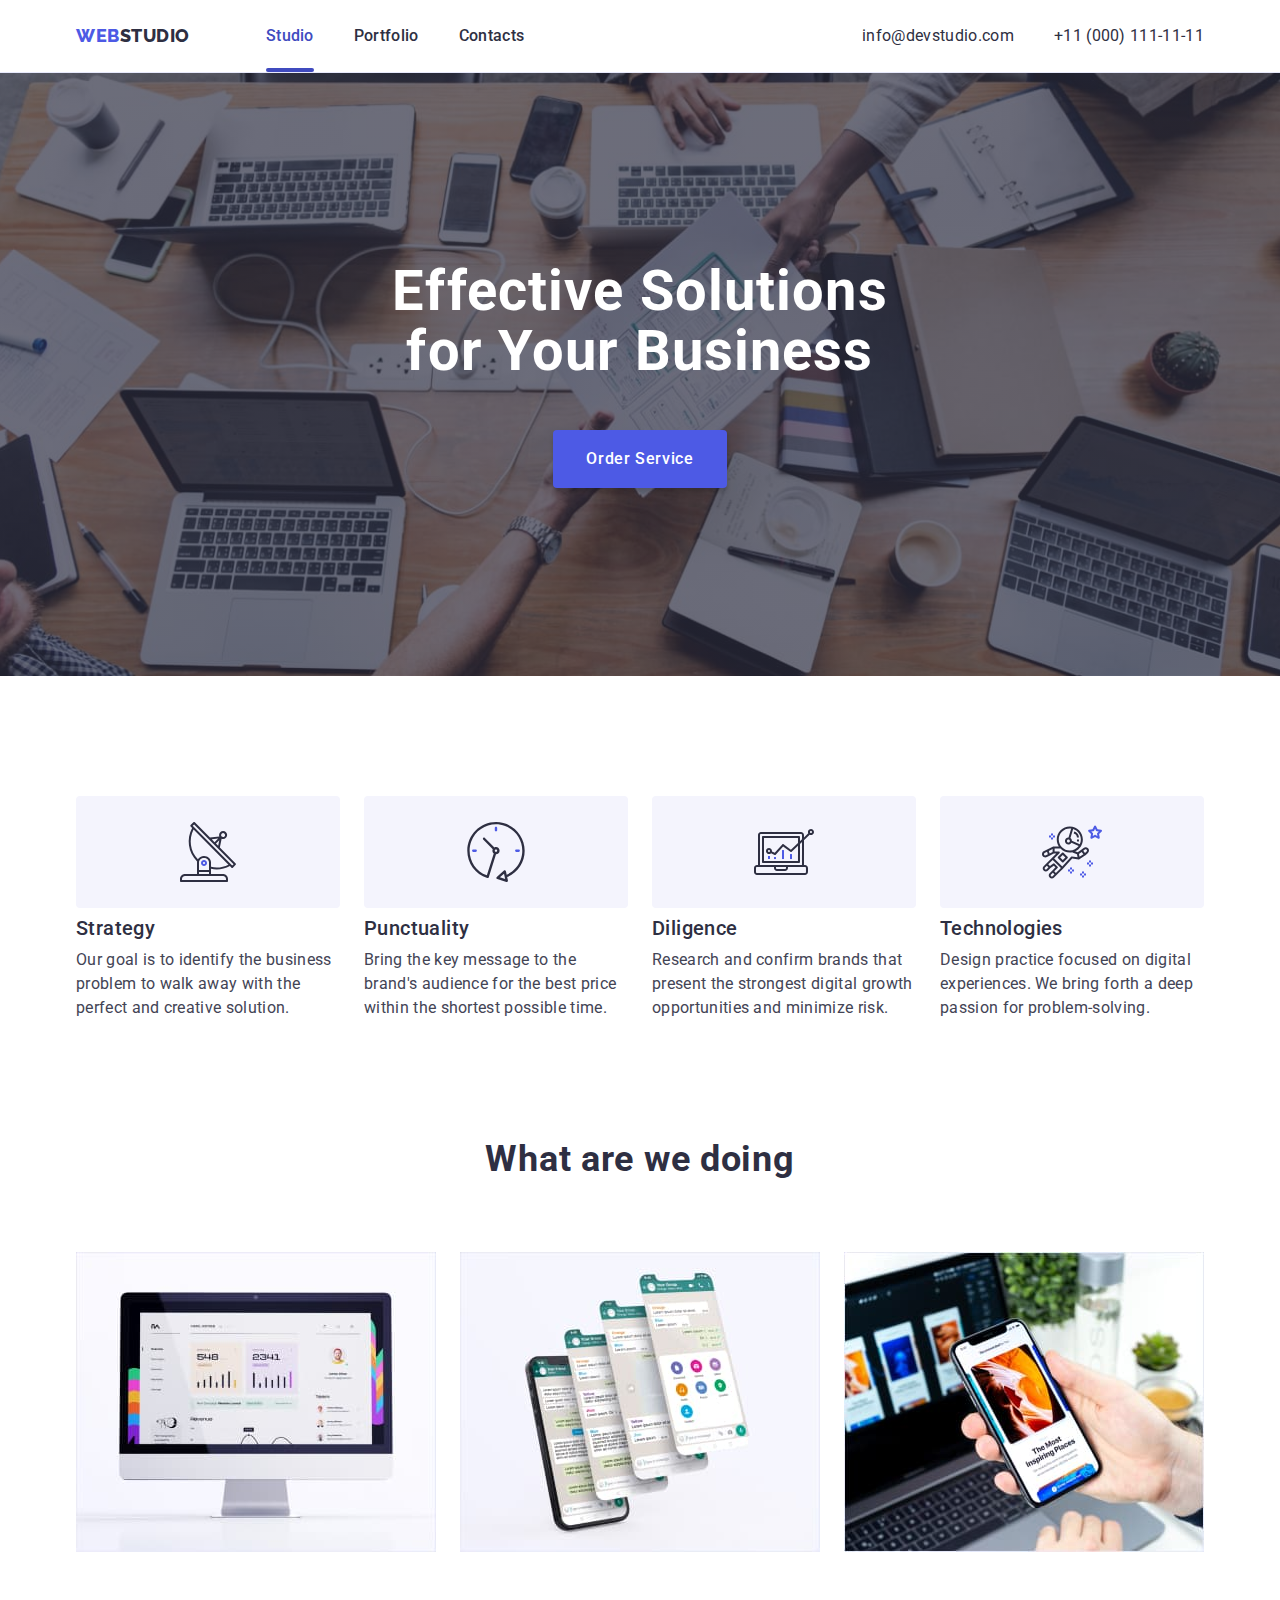
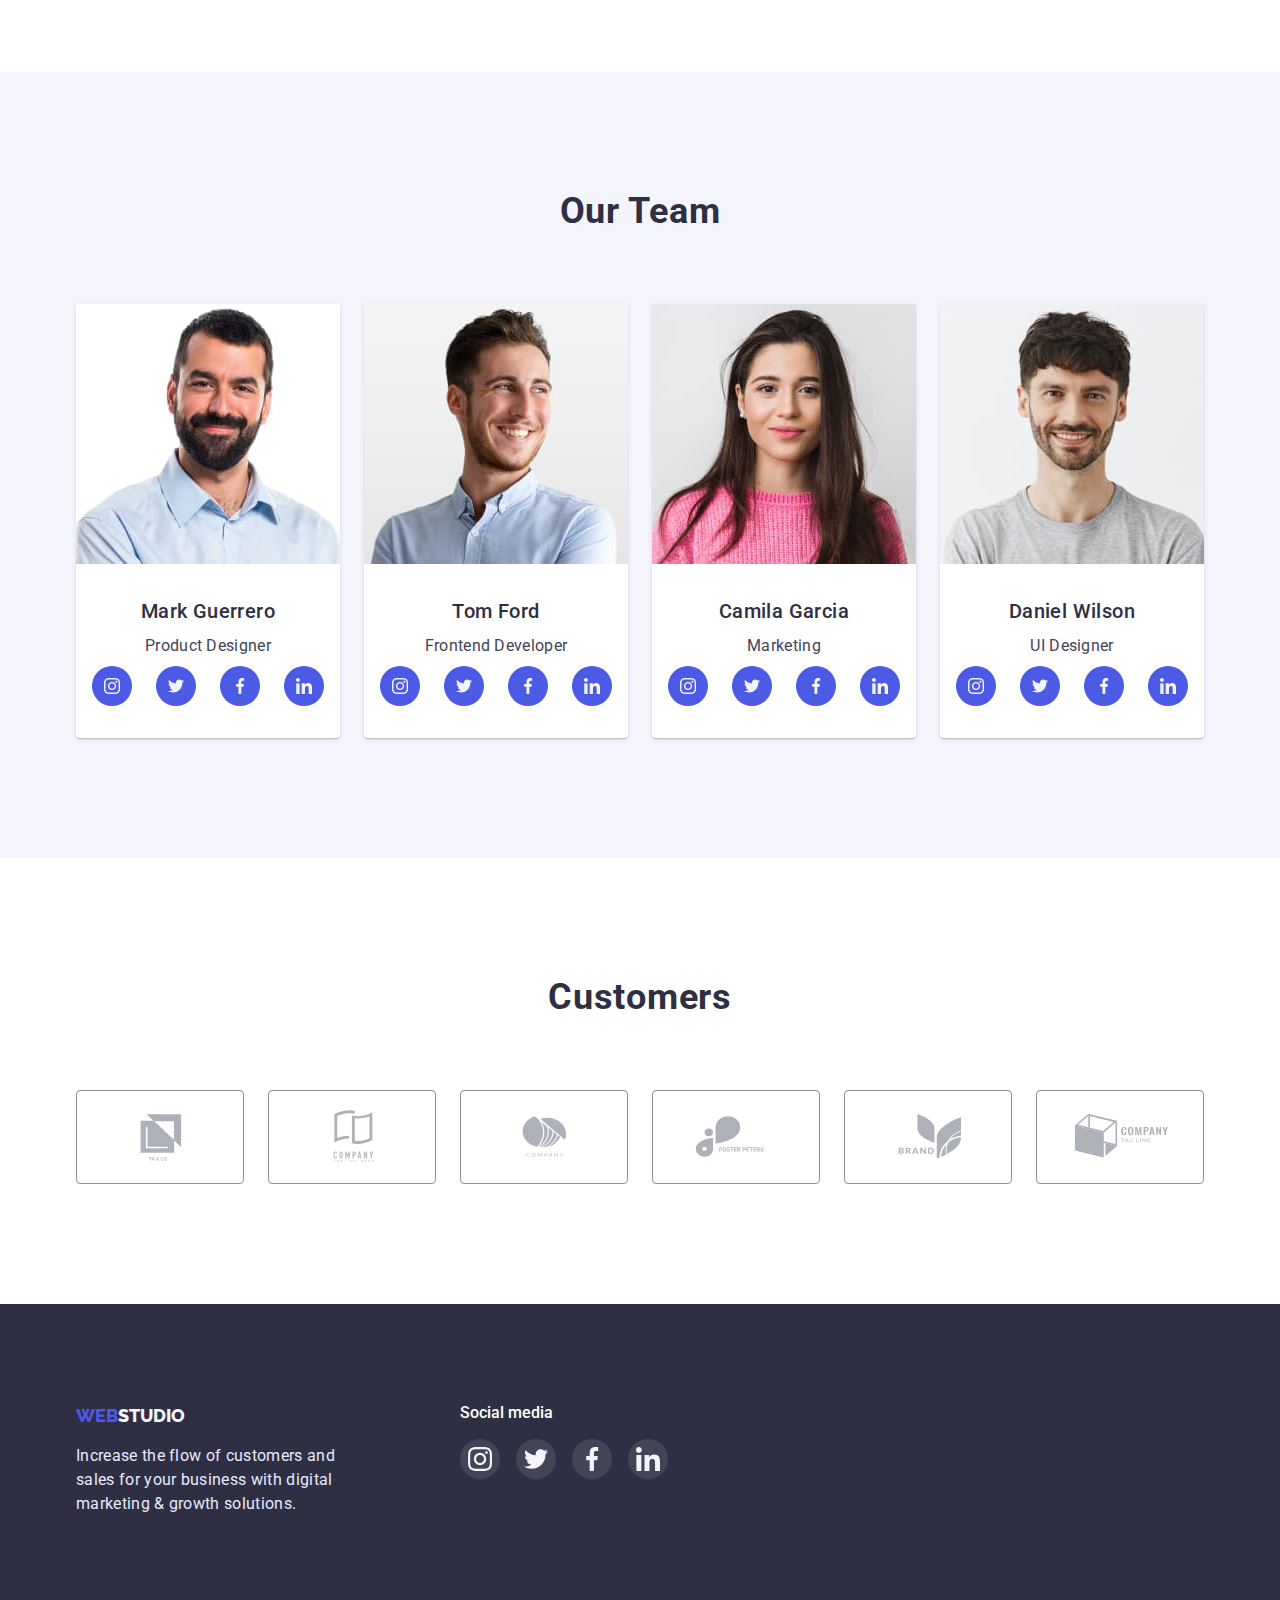
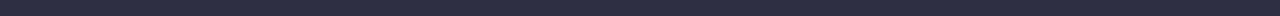
==== index.html @ 653146f0 "1" ====
<!DOCTYPE html>
<html lang="en">
  <head>
    <meta charset="UTF-8" />
    <meta http-equiv="X-UA-Compatible" content="IE=edge" />
    <meta name="viewport" content="width=device-width, initial-scale=1.0" />
    <title>Webstudio</title>
    <link rel="preconnect" href="https://fonts.googleapis.com" />
    <link rel="preconnect" href="https://fonts.gstatic.com" crossorigin />
    <link
      href="https://fonts.googleapis.com/css2?family=Raleway:wght@800&family=Roboto:wght@400;500;700;900&display=swap"
      rel="stylesheet"
    />

    <link
      rel="stylesheet"
      href="https://cdn.jsdelivr.net/npm/modern-normalize@1.1.0/modern-normalize.min.css"
    />
    <link rel="stylesheet" href="./css/styles.css" />
  </head>
  <body>
    <header class="header">
      <div class="container header-container">
        <nav class="nav-header">
          <a class="logo" href="./index.html"
            ><span class="logo-web">Web</span>Studio</a
          >
          <!-- WebStudio -->

          <ul class="header-list">
            <li class="items">
              <a class="header-links current" href="./index.html">Studio</a>
            </li>
            <li class="items">
              <a class="header-links" href="./portfolio.html">Portfolio</a>
            </li>
            <li class="items"><a class="header-links" href="">Contacts</a></li>
          </ul>
        </nav>
        <address class="header-contacts">
          <ul class="adress-list">
            <li>
              <a class="adress-link" href="mailto:info@devstudio.com"
                >info@devstudio.com</a
              >
            </li>
            <li>
              <a class="adress-link" href="tel:+110001111111"
                >+11 (000) 111-11-11</a
              >
            </li>
          </ul>
        </address>
      </div>
    </header>
    <main>
      <section class="heroe">
        <div class="container">
          <h1 class="heroe-title">Effective Solutions for Your Business</h1>

          <button class="primary-button" type="button">Order Service</button>
        </div>
      </section>

      <section class="section features-section">
        <div class="container">
          <h2 class="visually-hidden">features</h2>

          <ul class="features-list">
            <li class="features-svg-item">
              <div class="features-svg-container">
                <svg class="features-svg">
                  <use
                    class="features-icon"
                    href="./images/icons.svg#icon-antenna-1"
                  ></use>
                </svg>
              </div>

              <h3 class="features-title">Strategy</h3>
              <p class="features-text">
                Our goal is to identify the business problem to walk away with
                the perfect and creative solution.
              </p>
            </li>

            <li class="features-svg-item">
              <div class="features-svg-container">
                <svg class="features-svg">
                  <use
                    class="features-icon"
                    href="./images/icons.svg#icon-clock-1"
                  ></use>
                </svg>
              </div>

              <h3 class="features-title">Punctuality</h3>
              <p class="features-text">
                Bring the key message to the brand's audience for the best price
                within the shortest possible time.
              </p>
            </li>

            <li class="features-svg-item">
              <div class="features-svg-container">
                <svg class="features-svg">
                  <use
                    class="features-icon"
                    href="./images/icons.svg#icon-diagram-1"
                  ></use>
                </svg>
              </div>

              <h3 class="features-title">Diligence</h3>
              <p class="features-text">
                Research and confirm brands that present the strongest digital
                growth opportunities and minimize risk.
              </p>
            </li>
            <li class="features-svg-item">
              <div class="features-svg-container">
                <svg class="features-svg">
                  <use
                    class="features-icon"
                    href="./images/icons.svg#icon-astronaut-1"
                  ></use>
                </svg>
              </div>

              <h3 class="features-title">Technologies</h3>
              <p class="features-text">
                Design practice focused on digital experiences. We bring forth a
                deep passion for problem-solving.
              </p>
            </li>
          </ul>
        </div>
      </section>

      <section class="section what-are-we-doing-section">
        <div class="container">
          <h2 class="secondary-title">What are we doing</h2>

          <ul class="foto-list">
            <li class="what-are-we-doing-foto">
              <img
                class="foto"
                src="./images/monitor.jpg"
                alt="monitor"
                width="360"
              />
            </li>
            <li class="what-are-we-doing-foto">
              <img
                class="foto"
                src="./images/many_massenges.jpg"
                alt="many massenges"
                width="360"
              />
            </li>
            <li class="what-are-we-doing-foto">
              <img
                class="foto"
                src="./images/mobile_with_nootbook.jpg"
                alt="mobile_with_nootbook"
                width="360"
              />
            </li>
          </ul>
        </div>
      </section>

      <section class="section team-section">
        <div class="container">
          <h2 class="team-title">Our Team</h2>

          <ul class="team-list">
            <li class="team-item">
              <img
                class="foto-team"
                src="./images/Mark_Guerrero.jpg"
                alt="Mark Guerrero"
                width="264"
              />
              <h3 class="name-team">Mark Guerrero</h3>
              <p class="team-position">Product Designer</p>
              <ul class="social-links-list">
                <li social-links-item>
                  <a href="#" class="social-links">
                    <svg class="social-links-svg">
                      <use href="./images/icons.svg#icon-instagram-2"></use>
                    </svg>
                  </a>
                </li>
                <li social-links-item>
                  <a href="#" class="social-links">
                    <svg class="social-links-svg">
                      <use href="./images/icons.svg#icon-twitter"></use>
                    </svg>
                  </a>
                </li>
                <li social-links-item>
                  <a href="#" class="social-links">
                    <svg class="social-links-svg">
                      <use href="./images/icons.svg#icon-facebook-1"></use>
                    </svg>
                  </a>
                </li>
                <li social-links-item>
                  <a href="#" class="social-links">
                    <svg class="social-links-svg">
                      <use href="./images/icons.svg#icon-linkedin-1"></use>
                    </svg>
                  </a>
                </li>
              </ul>
            </li>
            <li class="team-item">
              <img
                class="foto-team"
                src="./images/Tom_Ford.jpg"
                alt="Tom Ford"
                width="264"
              />
              <h3 class="name-team">Tom Ford</h3>
              <p class="team-position">Frontend Developer</p>
              <ul class="social-links-list">
                <li social-links-item>
                  <a href="#" class="social-links">
                    <svg class="social-links-svg">
                      <use href="./images/icons.svg#icon-instagram-2"></use>
                    </svg>
                  </a>
                </li>
                <li social-links-item>
                  <a href="#" class="social-links">
                    <svg class="social-links-svg">
                      <use
                        href="./images/icons.svg#icon-twitter"
                        width="16px"
                        height="16px"
                      ></use>
                    </svg>
                  </a>
                </li>
                <li social-links-item>
                  <a href="#" class="social-links">
                    <svg class="social-links-svg">
                      <use href="./images/icons.svg#icon-facebook-1"></use>
                    </svg>
                  </a>
                </li>
                <li social-links-item>
                  <a href="#" class="social-links">
                    <svg class="social-links-svg">
                      <use href="./images/icons.svg#icon-linkedin-1"></use>
                    </svg>
                  </a>
                </li>
              </ul>
            </li>
            <li class="team-item">
              <img
                class="foto-team"
                src="./images/Camila_Garcia.jpg"
                alt="Camila Garcia"
                width="264"
              />
              <h3 class="name-team">Camila Garcia</h3>
              <p class="team-position">Marketing</p>
              <ul class="social-links-list">
                <li social-links-item>
                  <a href="#" class="social-links">
                    <svg class="social-links-svg">
                      <use href="./images/icons.svg#icon-instagram-2"></use>
                    </svg>
                  </a>
                </li>
                <li>
                  <a href="#" class="social-links">
                    <svg class="social-links-svg">
                      <use href="./images/icons.svg#icon-twitter"></use>
                    </svg>
                  </a>
                </li>
                <li social-links-item>
                  <a href="#" class="social-links">
                    <svg class="social-links-svg">
                      <use href="./images/icons.svg#icon-facebook-1"></use>
                    </svg>
                  </a>
                </li>
                <li social-links-item>
                  <a href="#" class="social-links">
                    <svg class="social-links-svg">
                      <use href="./images/icons.svg#icon-linkedin-1"></use>
                    </svg>
                  </a>
                </li>
              </ul>
            </li>

            <li class="team-item">
              <img
                class="foto-team"
                src="./images/Daniel_Wilson.jpg"
                alt="Daniel Wilson"
                width="264"
              />
              <h3 class="name-team">Daniel Wilson</h3>
              <p class="team-position">UI Designer</p>
              <ul class="social-links-list">
                <li social-links-item>
                  <a href="#" class="social-links">
                    <svg class="social-links-svg">
                      <use href="./images/icons.svg#icon-instagram-2"></use>
                    </svg>
                  </a>
                </li>
                <li social-links-item>
                  <a href="#" class="social-links">
                    <svg class="social-links-svg">
                      <use href="./images/icons.svg#icon-twitter"></use>
                    </svg>
                  </a>
                </li>
                <li social-links-item>
                  <a href="#" class="social-links">
                    <svg class="social-links-svg">
                      <use href="./images/icons.svg#icon-facebook-1"></use>
                    </svg>
                  </a>
                </li>
                <li social-links-item>
                  <a href="#" class="social-links">
                    <svg class="social-links-svg">
                      <use href="./images/icons.svg#icon-linkedin-1"></use>
                    </svg>
                  </a>
                </li>
              </ul>
            </li>
          </ul>
        </div>
      </section>
      <section class="section customers-section">
        <div class="container customers">
          <h2 class="customers-title">Customers</h2>
          <ul class="customers-list">
            <li class="customers-item">
              <a href="" class="customers-link">
                <svg class="customers-svg">
                  <use
                    class="customers-icon"
                    href="./images/icons.svg#icon-YAandCO"
                  ></use>
                </svg>
              </a>
            </li>
            <li class="customers-item">
              <a href="" class="customers-link">
                <svg class="customers-svg">
                  <use
                    class="customers-icon"
                    href="./images/icons.svg#icon-company"
                  ></use>
                </svg>
              </a>
            </li>
            <li class="customers-item">
              <a href="" class="customers-link">
                <svg class="customers-svg">
                  <use
                    class="customers-icon"
                    href="./images/icons.svg#icon-company-2"
                  ></use>
                </svg>
              </a>
            </li>
            <li class="customers-item">
              <a href="" class="customers-link">
                <svg class="customers-svg">
                  <use
                    class="customers-icon"
                    href="./images/icons.svg#icon-FOSTER-PETERS"
                  ></use>
                </svg>
              </a>
            </li>
            <li class="customers-item">
              <a href="" class="customers-link">
                <svg class="customers-svg">
                  <use
                    class="customers-icon"
                    href="./images/icons.svg#icon-brand"
                  ></use>
                </svg>
              </a>
            </li>
            <li class="customers-item">
              <a href="" class="customers-link">
                <svg class="customers-svg">
                  <use
                    class="customers-icon"
                    href="./images/icons.svg#icon-company-3"
                  ></use>
                </svg>
              </a>
            </li>
          </ul>
        </div>
      </section>
    </main>

    <footer class="footer">
      <div class="container box">
        <div class="logo-container">
          <a class="logo-footer" href="./index.html"
            ><span class="web">Web</span>Studio</a
          >
          <p class="footer-text">
            Increase the flow of customers and sales for your business with
            digital marketing & growth solutions.
          </p>
        </div>

        <div class="social-media">
          <p class="title-social">Social media</p>
          <ul class="media-list">
            <li>
              <a href="" class="media-link">
                <svg class="media-svg">
                  <use href="./images/icons.svg#icon-instagram-2"></use>
                </svg>
              </a>
            </li>
            <li>
              <a href="" class="media-link">
                <svg class="media-svg">
                  <use href="./images/icons.svg#icon-twitter"></use>
                </svg>
              </a>
            </li>
            <li>
              <a href="" class="media-link">
                <svg class="media-svg">
                  <use href="./images/icons.svg#icon-facebook-1"></use>
                </svg>
              </a>
            </li>
            <li>
              <a href="" class="media-link">
                <svg class="media-svg">
                  <use href="./images/icons.svg#icon-linkedin-1"></use>
                </svg>
              </a>
            </li>
          </ul>
        </div>
      </div>
    </footer>
    <script src="./js/modal.js"></script>
  </body>
</html>
---- css/styles.css ----
:root {
    --color-brand:#4D5AE5;
    --color-pressed-state:#404BBF;
    --color-primary: #2E2F42;
    --color-text: #434455;
    --color-primary-background: #E5E5E5;
    --color-white:#ffffff;
    --color-hairline:#E7E9FC;
    --color-background-light:#F4F4FD;
}

ul {
  list-style-type: none;
  margin: 0;
  padding: 0;
}
 ul {
   list-style-type: none;
 }
  

  p,
  h1,
  h2,
  h3,
  h4,
  h5,
 h6 {
  margin-top: 0;
  margin-bottom: 0;
}


body{

    color: var(--color-text);
    background-color:var(--color-white) ;
    font-family: roboto, sans-serif;
    font-size: 16px;
   
    /* отступы для 3х секций */
}



.section{         
  padding-top: 120px;
  padding-bottom: 120px;
}
/* header nav+header adress */
.container {
  width: 100%;
  max-width: 1158px;
  margin: 0 auto;
  padding: 0 15px;
}




.header-container{
  display: flex;
  align-items: center;
  
}
.nav-header{
  display: flex;
  
  
}
.header-list{
  display: flex;
  position: relative;
  gap: 40px;
  margin-left: 76px;

    
}


.header-contacts{
  margin-left: auto;

}
.adress-list{
  display: flex;
  gap: 40px;
}


.header {
  border-bottom: 1px solid #E7E9FC ;
  box-shadow: 0px 2px 1px rgba(46, 47, 66, 0.08), 0px 1px 1px rgba(46, 47, 66, 0.16), 0px 1px 6px rgba(46, 47, 66, 0.08);
}

.logo {
    color: var(--color-primary);
    font-family: raleway, sans-serif;
        font-size: 18px;
        font-weight: 800;
        line-height: 1.33;
        letter-spacing: 0.03em;
        text-decoration: none;
        text-transform: uppercase;
        padding: 24px 0;
       

}

.logo-web {

  color:var(--color-brand);
   
}

.header-links.current::after {
  
  position: absolute;
  bottom: 0;
  left: 0;
  width: 100%;
  height: 4px;
  background-color: currentColor;
  border-radius: 2px;
  content: '';
}

.header-links {
        color: var(--color-primary);   
        position: relative;    
                
        font-weight: 500;
        line-height: 1.5;
          letter-spacing: 0.02em;
         text-decoration: none;
         display: block;

        padding: 24px 0;
               
}
.header-links:active,
.header-links:hover,
.header-links:focus {
  color: var(--color-pressed-state);
  

}

/* active page */
 .current{
  color: var(--color-pressed-state);
}
      
.adress-link {
    color: var(--color-primary);    
    text-decoration: none;
    line-height: 1.5;
      letter-spacing: 0.02em;
    font-style: normal;

    display: block;
    padding: 24px 0;
}

   
   .adress-link:focus,
   .adress-link:hover {
    

    color: var(--color-pressed-state);


    /* Heroe section */

 }
.heroe {
background-color: var(--color-primary);
padding-top:188px;
padding-bottom:188px;
max-width: 1440px;
text-align: center;
background-image:linear-gradient(rgba(46, 47, 66, 0.7), rgba(46, 47, 66, 0.7)), url(../images/people-office.jpg);
background-repeat: no-repeat;
background-size: cover;
background-position: center;
margin: 0 auto;

}
.heroe-title {
  color: var(--color-white);
   font-size: 56px;
  font-weight: 700;
  line-height: 1.08;
  letter-spacing: 0.02em;
  text-decoration: none;
  width: 496px;
  margin: 0 auto 48px;
   
  
}


  



.primary-button{
  color: var(--color-white);
  background-color: var(--color-brand);
  font-family: inherit;
        font-weight: 500;
        line-height: 1.5;
        letter-spacing: 0.04em;
       text-decoration: none;
         border: 1px solid transparent;       
      border-radius: 4px;
      box-shadow: 0px 4px 4px rgba(0, 0, 0, 0.15);
      cursor: pointer;
      font-size: 16px;
      padding: 16px 32px;
    
      

}
  .primary-button:hover,
  .primary-button:focus {
background-color:var(--color-pressed-state);


}

.visually-hidden {
  position: absolute;
    white-space: nowrap;
    width: 1px;
    height: 1px;
    overflow: hidden;
    border: 0;
    padding: 0;
    clip: rect(0 0 0 0);
    clip-path: inset(50%);
    margin: -1px;
  }
  
  



.features-section{
  background-color:var (--color-primary-background);
  
}

.features-svg-container{

      display: flex;
        justify-content: center;
        align-items: center;
        height: 112px;
        background-color: var(--color-background-light);
        border-radius: 4px;
        margin-bottom: 8px;
}

.features-svg-item{ 
flex-basis: calc((100% - 3* 24px) /4);



}
.features-svg{
  background-color:var(--color-background-light);
  width: 60px;
  height: 64px;
}






.features-list{
  display: flex;
  gap: 24px;
  
}
.features-title {
  color:var(--color-primary);
    font-size: 20px;
    font-weight: 500;
    line-height: 1.2;
    letter-spacing: 0.02em;
    margin-bottom: 8px;
        
}

.features-text{
     font-size: 16px;
    line-height: 1.5;     
    letter-spacing: 0.02em;
    width: 264px;
}
.what-are-we-doing-section{
background-color: (--color-primary-background);
padding-top: 0;

}

.secondary-title{
  color: var(--color-primary);
       font-size: 36px;
    font-weight: 700;
    line-height: 1.11;
    letter-spacing: 0.02em;
    text-align: center;
    margin-bottom: 72px;
}

.foto-list{
  display: flex;
  margin: 0 auto;
  gap: 24px;
  

  
  

}
.what-are-we-doing-foto{
  width: calc((100%-2*24px) /3);
  
            border: 1px solid var(--color-cornflower);
   
   }
   .foto{
    display: block;
    max-width: 100%;
     height: auto;
   }
    
/* TEAM SECTION */

.team-section{
  background-color: var(--color-background-light);
}

.team-list{
  display: flex;
  gap: 24px;
  text-align: center;
}
 

.team-item{
  background-color: var(--color-white);
  width: calc((100% - 3 * 24px ) /4);
  padding-bottom: 32px;
  box-shadow: 0px 1px 6px rgba(46, 47, 66, 0.08), 0px 1px 1px rgba(46, 47, 66, 0.16), 0px 2px 1px rgba(46, 47, 66, 0.08);
  border-radius: 0px 0px 4px 4px;
}

.team-title{
  color:var(--color-primary);
        font-size: 36px;
    font-weight: 700;
    line-height: 1.11;
    letter-spacing: 0.02em;
    text-align: center;
    margin-bottom: 72px;
    
 }

 .foto-team{
  margin-bottom: 32px;
  display: block;
    max-width: 100%;
    height: auto;
 }

      .name-team{
        color: var(--color-primary);
         font-size: 20px;
          font-weight: 500;
          line-height: 1.5;
          letter-spacing: 0.02em;
          margin-bottom: 8px;
          
      }
      .team-position{                 
          line-height: 1.5;
          letter-spacing: 0.02em;
          margin-bottom: 8px;
         
      }

      .social-links-list{
        display: flex;
           
              
              justify-content: center;
              gap: 24px;
              
              
      }

        .social-links{
              display: flex;
                justify-content: center;
                align-items: center;
                width: 40px;
                height: 40px;
                border-radius: 50%;
                background-color: var(--color-brand);
                            
              
        }

        

                .social-links:hover,
                .social-links:focus {
                  background-color: var(--color-pressed-state);
                }

                     

        .social-links-svg{
          width: 16px;
            height: 16px;
            fill:var(--color-background-light);
             
              
        }
        
    
       

      
      .customers{
        text-align: center;
      }
      .customers-title{
        color: var(--color-primary);
        text-align: center;
        margin-bottom: 72px;
        font-size: 36px;
          font-weight: 700;
          line-height: 1.11;
          letter-spacing: 0.02em;
      }
      .customers-list{
        display: flex;
        max-width: 1158px;
        gap: 24px;
        
      }

      .customers-item{
        flex-basis: calc((100% - 5 * 24px) /6);
      }
      .customers-link{
      display: block;
        padding: 16px 32px;
        color: #AFB1B8;
        border: 1px solid #8E8F99;
        border-radius: 4px;
              
      }

            .customers-link:hover,
            .customers-link:focus {
              color: var(--color-pressed-state);
              border-color: var(--color-pressed-state);
            }

      .customers-svg{
            width: 102px;
              height: 56px;
              fill: currentColor;

      }
    

      .footer{
        background-color:var(--color-primary);
        padding-top: 100px;
        padding-bottom: 100px;
      }
      

      .logo-footer{
        color: var(--color-background-light);
          font-family: raleway, sans-serif;
          font-size: 18px;
          font-weight: 800;
          line-height: 1.33;
          text-decoration: none;
          text-transform: uppercase;
          display: block;
         
          
          
          
      }
     
            .web {
      
              color: var(--color-brand);
             
            }


      .footer-text{
        color: var(--color-hairline);
        line-height: 1.5;
        letter-spacing: 0.02em;
        width: 264px;
       
        margin-top: 16px;
        margin-bottom: 0;
        
                
      }

      .box{
        display: flex;
      }
      
        
       
      

      .social-media{
        
       margin-left: 120px;
        
       
      }

      .title-social{
        
            color: #FFFFFF;
            font-weight: 500;
            margin-bottom: 16px;
          }

             .media-list{
             display: flex;
              width: 280px;
              gap: 16px;
              
              } 

                     .media-link {
                       display: flex;
                       justify-content: center;
                       align-items: center;
                       background-color: rgba(255, 255, 255, 0.1);
                       border-radius: 50%;
                       width: 40px;
                       height: 40px;
                     
                     }

                                        .media-link:hover,
                                        .media-link:focus {
                                          background-color: #31D0AA;
                                        }

                .media-svg {
                  max-width: 24px;
                  max-height: 24px;
                  fill: var(--color-background-light);
                }
                           
      

      /* Portfolio filter */
      .portfolio-section{
        padding-top: 96px;

      }

      .filter-button-list{
        display: flex;
        gap: 24px;
        margin: 0 auto;
        margin-bottom: 72px;
        justify-content: center;
        
        
      }
      
      .filter-button{
        color: var(--color-brand);
          background-color:var(--color-background-light);
          font-family: roboto, sans-serif;
          font-weight: 500; 
          font-size: 16px;   
          line-height: 1.5;      
          letter-spacing: 0.04em;          
           border: 1px solid var(--color-hairline);
          
          border-radius: 4px;
          cursor: pointer;
          padding: 12px 24px;
      }

            .filter-button:hover,
            .filter-button:focus  {
              color: var(--color-white);
              background-color: var(--color-pressed-state);
              border-color: transparent;
              box-shadow: 0px 3px 1px rgba(0, 0, 0, 0.1), 0px 2px 1px rgba(0, 0, 0, 0.08), 0px 2px 2px rgba(0, 0, 0, 0.12);
                                  
        }
                
        /* portfolio-links */

        .portfolio-list{
        display: flex;
        justify-content: center;
        flex-wrap: wrap;
        row-gap: 48px;
        column-gap: 24px;
        
        

        }

        .portfolio-container{
          border-bottom: 1px solid #E7E9FC;
          border-left: 1px solid #E7E9FC;
          border-right: 1px solid #E7E9FC;
          padding-top: 32px;
            padding-left: 16px;
            padding-bottom: 32px;
        }

        .portfolio-image{
          position: relative;
          overflow: hidden;
        }
        
        /* карта портфолио, появляется описание */
        .portfolio-description{
          position: absolute;
          top: 0;
          left: 0;
          width: 100%;
          height: 100%;
          background-color: var(--color-brand);
          color: var(--color-background-light);
          transform: translateY(100%);
          transition: transform 250ms;
        }

        .portfolio-link:hover .portfolio-description {
          transform: translateY(0);
          opacity: 1;
        }


        
        .portfolio-items{
                    background-color: var(--color-white);
                   
                    width: calc((100% - 2 * 24px) / 3);
                    

        }

        .portfolio-link{
          display: block;
          text-decoration: none;
        }

                .portfolio-link:hover,
                .portfolio-link:focus {
                
                  box-shadow: 0px 1px 6px rgba(46, 47, 66, 0.08), 0px 1px 1px rgba(46, 47, 66, 0.16), 0px 2px 1px rgba(46, 47, 66, 0.08);
                }
          
        
        .portfolio-title{
          color: var(--color-primary);
          
             font-size: 20px;
            font-weight: 500;           
            line-height: 1.2;
            letter-spacing: 0.02em;
            text-decoration: none;
            margin-bottom: 8px;
           
          
            
        }

        .portfolio-text{
        color: var(--color-text);
          text-decoration: none;
          letter-spacing: 0.02em;
          line-height: 1.5;
          
          
           
        }





/* Header */
/* .header-link {
  color: var(--color-primary-inverted);
  font-size: 12px;
  line-height: 1.33;
  font-weight: 600;
  text-decoration: none;
} */ 

/* .header-link:hover {
  color: var(--color-brand);
}

.button-light {
  color: var(--color-primary-inverted);
  font-size: 12px;
  line-height: 1.33;
  font-weight: 600;
  text-transform: uppercase;
  background-color: transparent;
  border: 1px solid var(--color-brand);
  border-radius: 25px;
  cursor: pointer;
}

.button-light:hover {
  background-color: var(--color-brand);
}

/* Hero section */
/* .socials-link {
  color: var(--color-primary);
  text-decoration: none;
}

.socials-link:hover {
  color: var(--color-brand);
}

.hero-tagline {
  color: var(--color-secondary-transparent);
  font-size: 11px;
  line-height: 1.36;
  font-weight: 600;
}

.hero-title {
  font-family: 'Raleway', sans-serif;
  color: var(--color-primary-inverted);
  font-size: 72px;
  line-height: 1.16;
  font-weight: 700;
}

.hero-text {
  color: var(--color-secondary);
  font-size: 18px;
  line-height: 1.67;
  letter-spacing: 0.02em;
}

.carousel-button {
  color: var(--color-primary-inverted);
  font-size: 12px;
  line-height: 1.33;
  font-weight: 600;
  background: none;
  border: none;
  cursor: pointer;
} */ 

/* .carousel-button[disabled] {
  color: var(--color-secondary-transparent);
  cursor: not-allowed; */
/* }

/* About section */
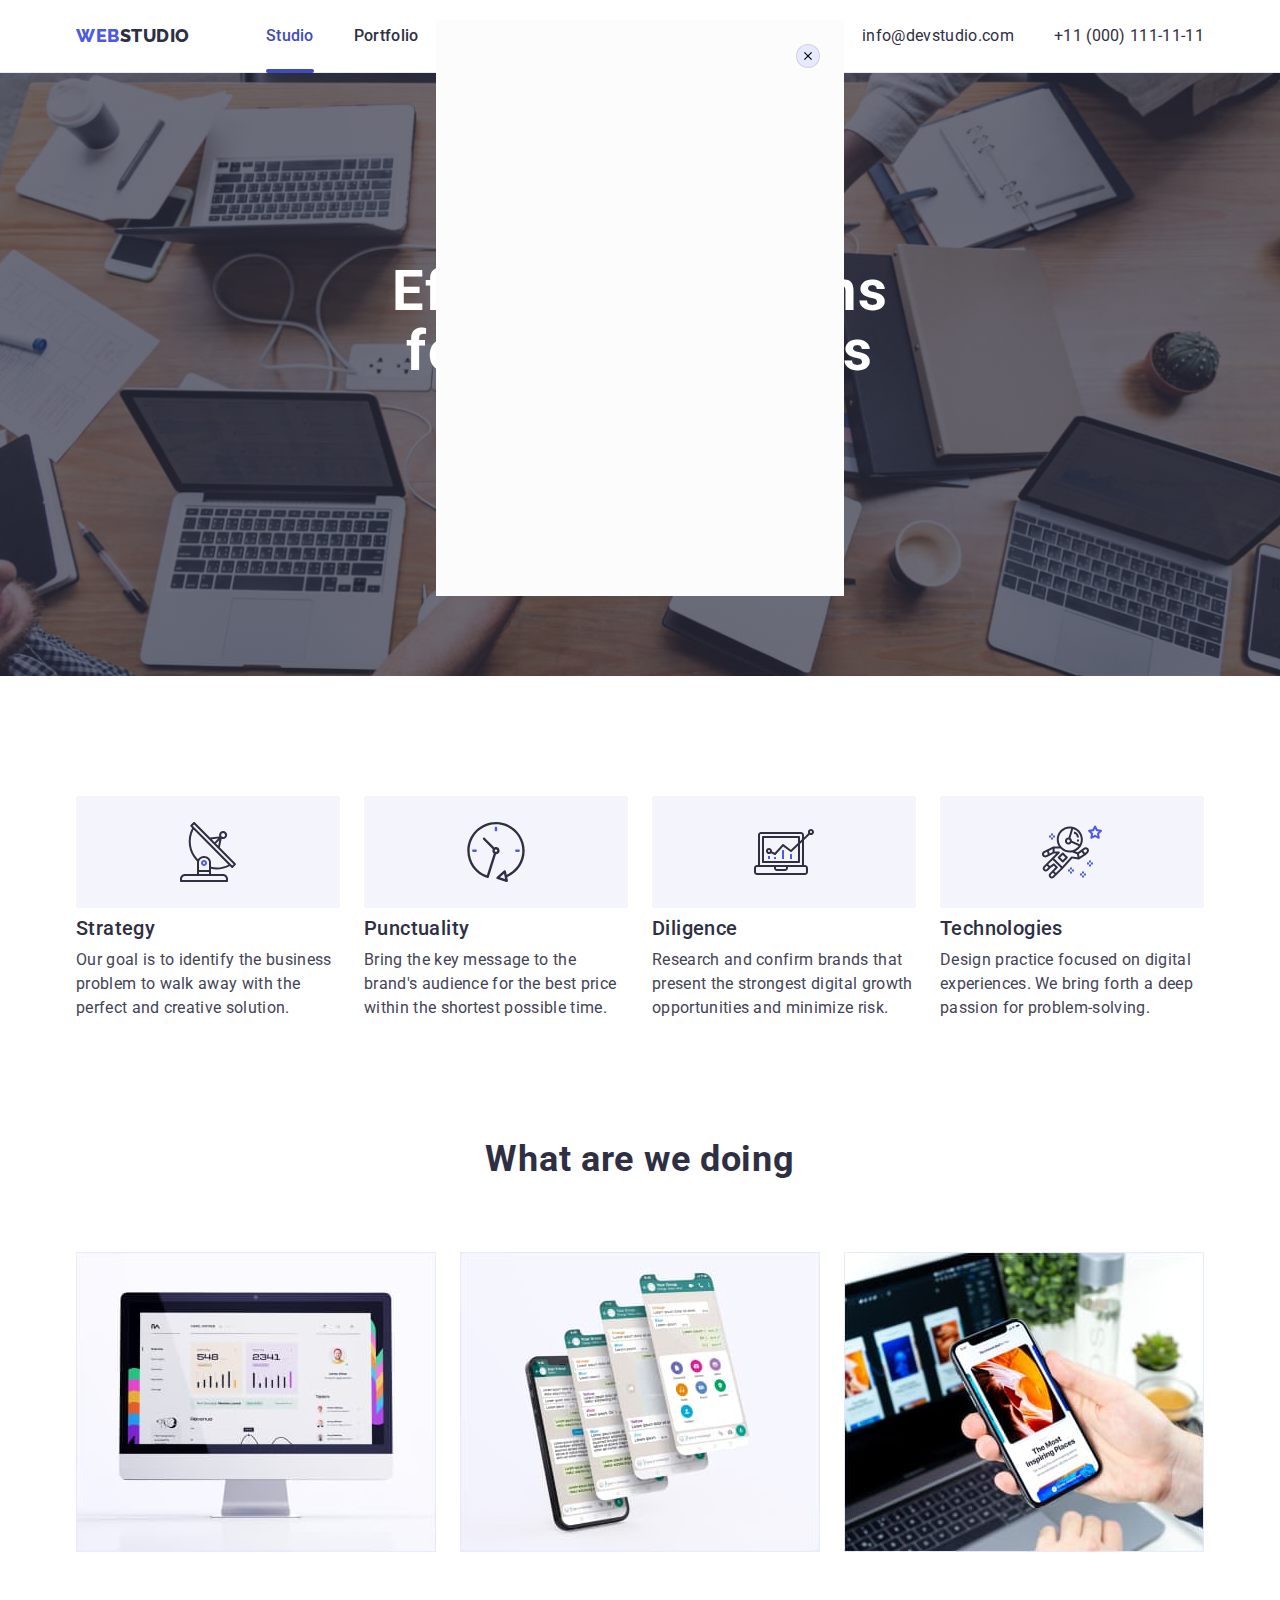
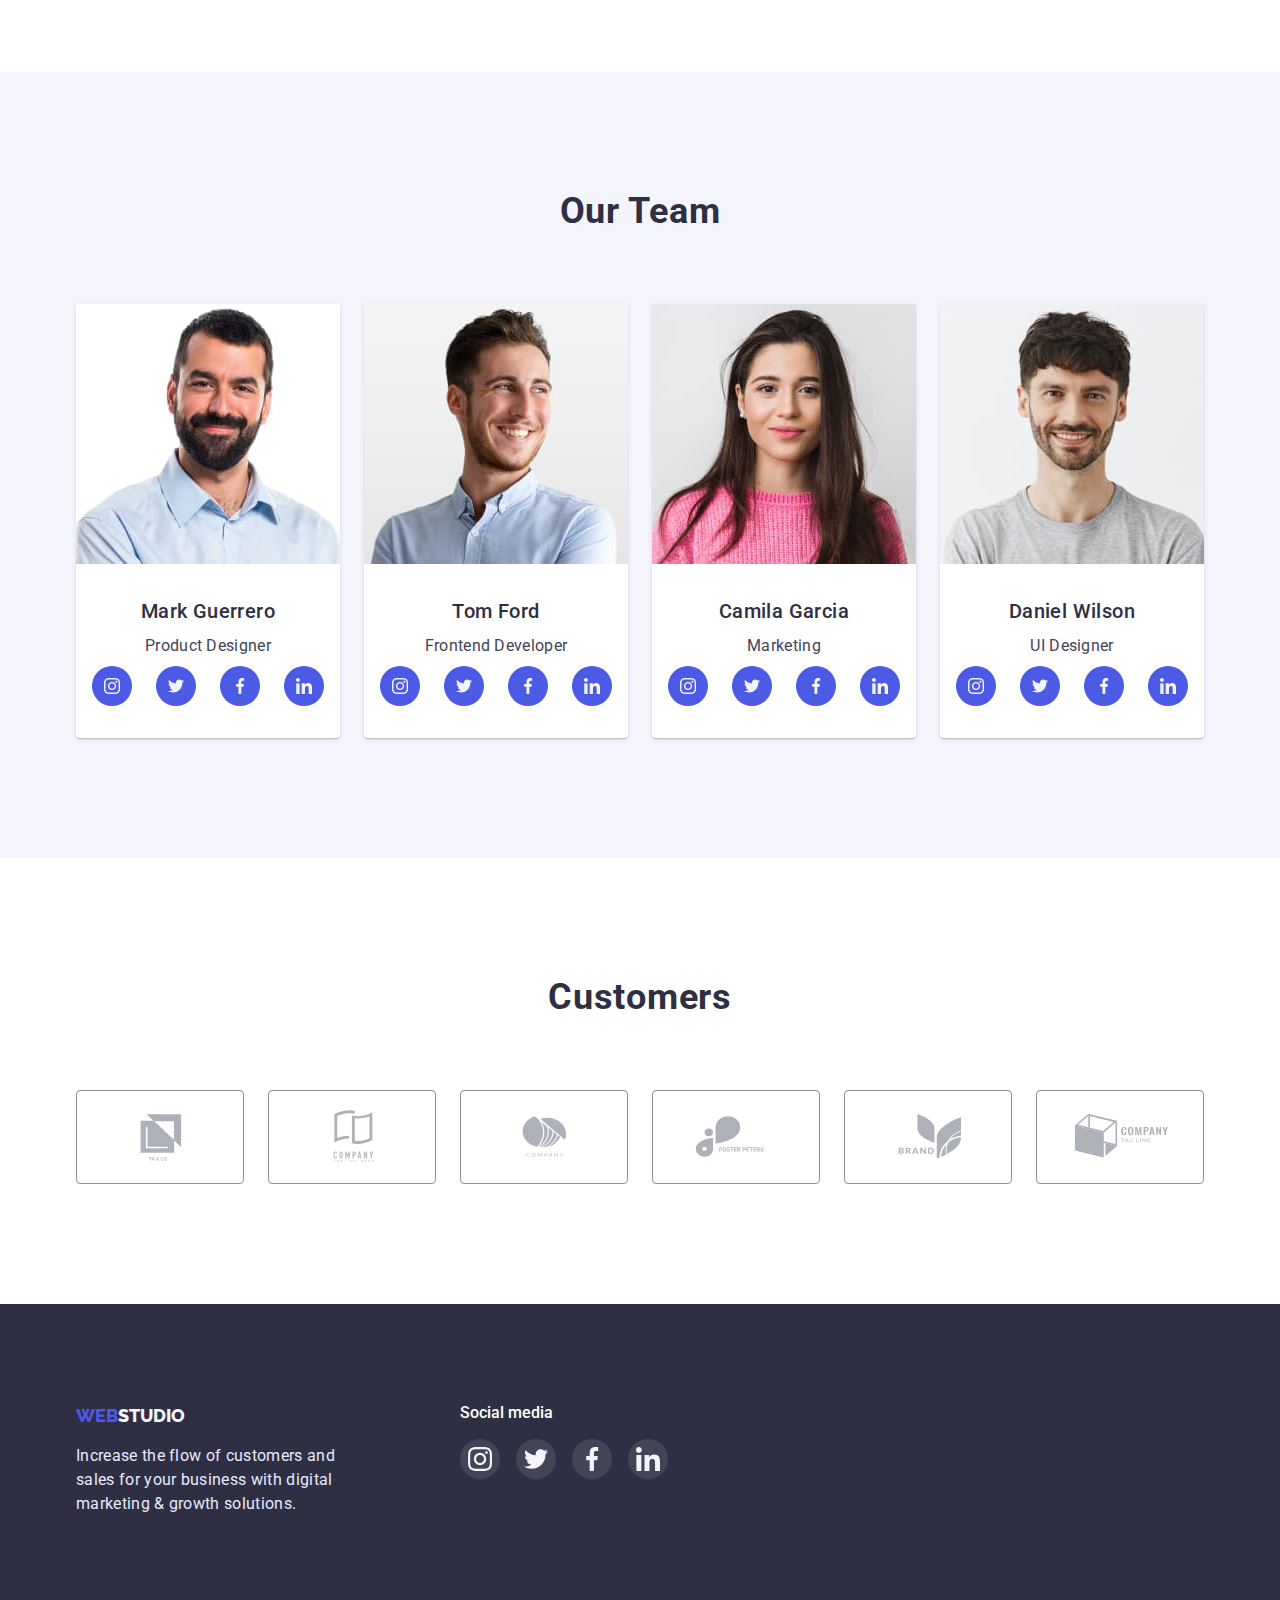
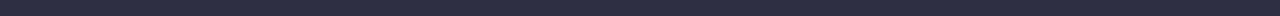
==== commit d725fb4e: "1" ====
--- a/index.html
+++ b/index.html
@@ -58,7 +58,9 @@
         <div class="container">
           <h1 class="heroe-title">Effective Solutions for Your Business</h1>
 
-          <button class="primary-button" type="button">Order Service</button>
+          <button class="primary-button" type="button" data-modal-open="">
+            Order Service
+          </button>
         </div>
       </section>
 
@@ -459,6 +461,15 @@
         </div>
       </div>
     </footer>
+    <div class="backdrop" data-modal>
+      <div class="modal">
+        <button class="modal-close" type="button" data-modal-close>
+          <svg class="svg-close">
+            <use href="./images/close.svg"></use>
+          </svg>
+        </button>
+      </div>
+    </div>
     <script src="./js/modal.js"></script>
   </body>
 </html>
--- a/css/styles.css
+++ b/css/styles.css
@@ -119,7 +119,7 @@
 .header-links.current::after {
   
   position: absolute;
-  bottom: 0;
+  bottom: -1px;
   left: 0;
   width: 100%;
   height: 4px;
@@ -139,6 +139,7 @@
          display: block;
 
         padding: 24px 0;
+        transition: color 250ms cubic-bezier(0.4, 0, 0.2, 1);
                
 }
 .header-links:active,
@@ -163,6 +164,7 @@
 
     display: block;
     padding: 24px 0;
+    transition: color 250ms cubic-bezier(0.4, 0, 0.2, 1);
 }
 
    
@@ -221,6 +223,7 @@
       cursor: pointer;
       font-size: 16px;
       padding: 16px 32px;
+      transition: background-color 250ms cubic-bezier(0.4, 0, 0.2, 1);
     
       
 
@@ -414,6 +417,7 @@
                 height: 40px;
                 border-radius: 50%;
                 background-color: var(--color-brand);
+                transition: background-color 250ms cubic-bezier(0.4, 0, 0.2, 1);
                             
               
         }
@@ -467,6 +471,7 @@
         color: #AFB1B8;
         border: 1px solid #8E8F99;
         border-radius: 4px;
+        transition:  border 250ms cubic-bezier(0.4, 0, 0.2, 1), color 250ms cubic-bezier(0.4, 0, 0.2, 1);
               
       }
 
@@ -562,6 +567,7 @@
                        border-radius: 50%;
                        width: 40px;
                        height: 40px;
+                      transition: background-color 250ms cubic-bezier(0.4, 0, 0.2, 1);
                      
                      }
 
@@ -607,6 +613,7 @@
           border-radius: 4px;
           cursor: pointer;
           padding: 12px 24px;
+          transition: background-color 250ms cubic-bezier(0.4, 0, 0.2, 1), border 250ms cubic-bezier(0.4, 0, 0.2, 1), box-shadow 250ms cubic-bezier(0.4, 0, 0.2, 1); 
       }
 
             .filter-button:hover,
@@ -655,13 +662,19 @@
           background-color: var(--color-brand);
           color: var(--color-background-light);
           transform: translateY(100%);
-          transition: transform 250ms;
+          transition: transform 250ms cubic-bezier(0.4, 0, 0.2, 1);
+          
         }
 
         .portfolio-link:hover .portfolio-description {
           transform: translateY(0);
           opacity: 1;
         }
+
+          .portfolio-link:focus .portfolio-description {
+            transform: translateY(0);
+             opacity: 1;
+               }
 
 
         
@@ -676,6 +689,7 @@
         .portfolio-link{
           display: block;
           text-decoration: none;
+          transition: box-shadow 250ms cubic-bezier(0.4, 0, 0.2, 1);
         }
 
                 .portfolio-link:hover,
@@ -704,9 +718,82 @@
           text-decoration: none;
           letter-spacing: 0.02em;
           line-height: 1.5;
-          
-          
-           
+                             
+        }
+
+        /* Modal */
+
+        .backdrop{
+         
+          position: fixed;
+          
+            top: 0;
+            left: 0;
+            display: flex;           
+            justify-content: center;
+            padding: 20px 0;          
+            width: 100%;
+             height: 100%;
+            background-color: gba(46, 47, 66, 0.4); 
+            opacity: 1;
+            transition: opacity 250ms cubic-bezier(0.4, 0, 0.2, 1),
+              visibility 250ms cubic-bezier(0.4, 0, 0.2, 1);
+
+        }
+
+        .backdrop.is-hidden{
+          opacity: 0;
+          visibility: hidden;
+          pointer-events: none;
+        
+        }
+
+       
+        .modal{
+          position: relative;
+          overflow: auto;
+          width: 100%;
+          max-width: 408px;
+          max-height: 576px;
+          background-color: #FCFCFC;
+         
+          
+          transition: transform 500ms;
+        }
+
+                 .backdrop.is-hidden .modal {
+                  transform: scale(0);
+                 }
+
+        .modal-close{
+          position: absolute;
+          top: 24px;
+          right: 24px;
+          width: 24px;
+          height: 24px;
+          cursor: pointer;
+          display: flex;
+          justify-content: center;
+          align-items: center;
+              border: 1px solid rgba(0, 0, 0, 0.1);
+                border-radius: 50%;
+                background-color: #E7E9FC;
+                transition: background-color 250ms cubic-bezier(0.4, 0, 0.2, 1), color 250ms cubic-bezier(0.4, 0, 0.2, 1), border 250ms cubic-bezier(0.4, 0, 0.2, 1) ;
+
+        
+        }
+
+        .modal-close:hover, .modal-close:focus{
+         
+          background-color: var(--color-pressed-state);
+          border: transparent;
+          color: #FFFFFF;
+        }
+
+        .svg-close{
+          width: 8px;
+          height: 8px;
+          fill: currentColor;
         }
 
 
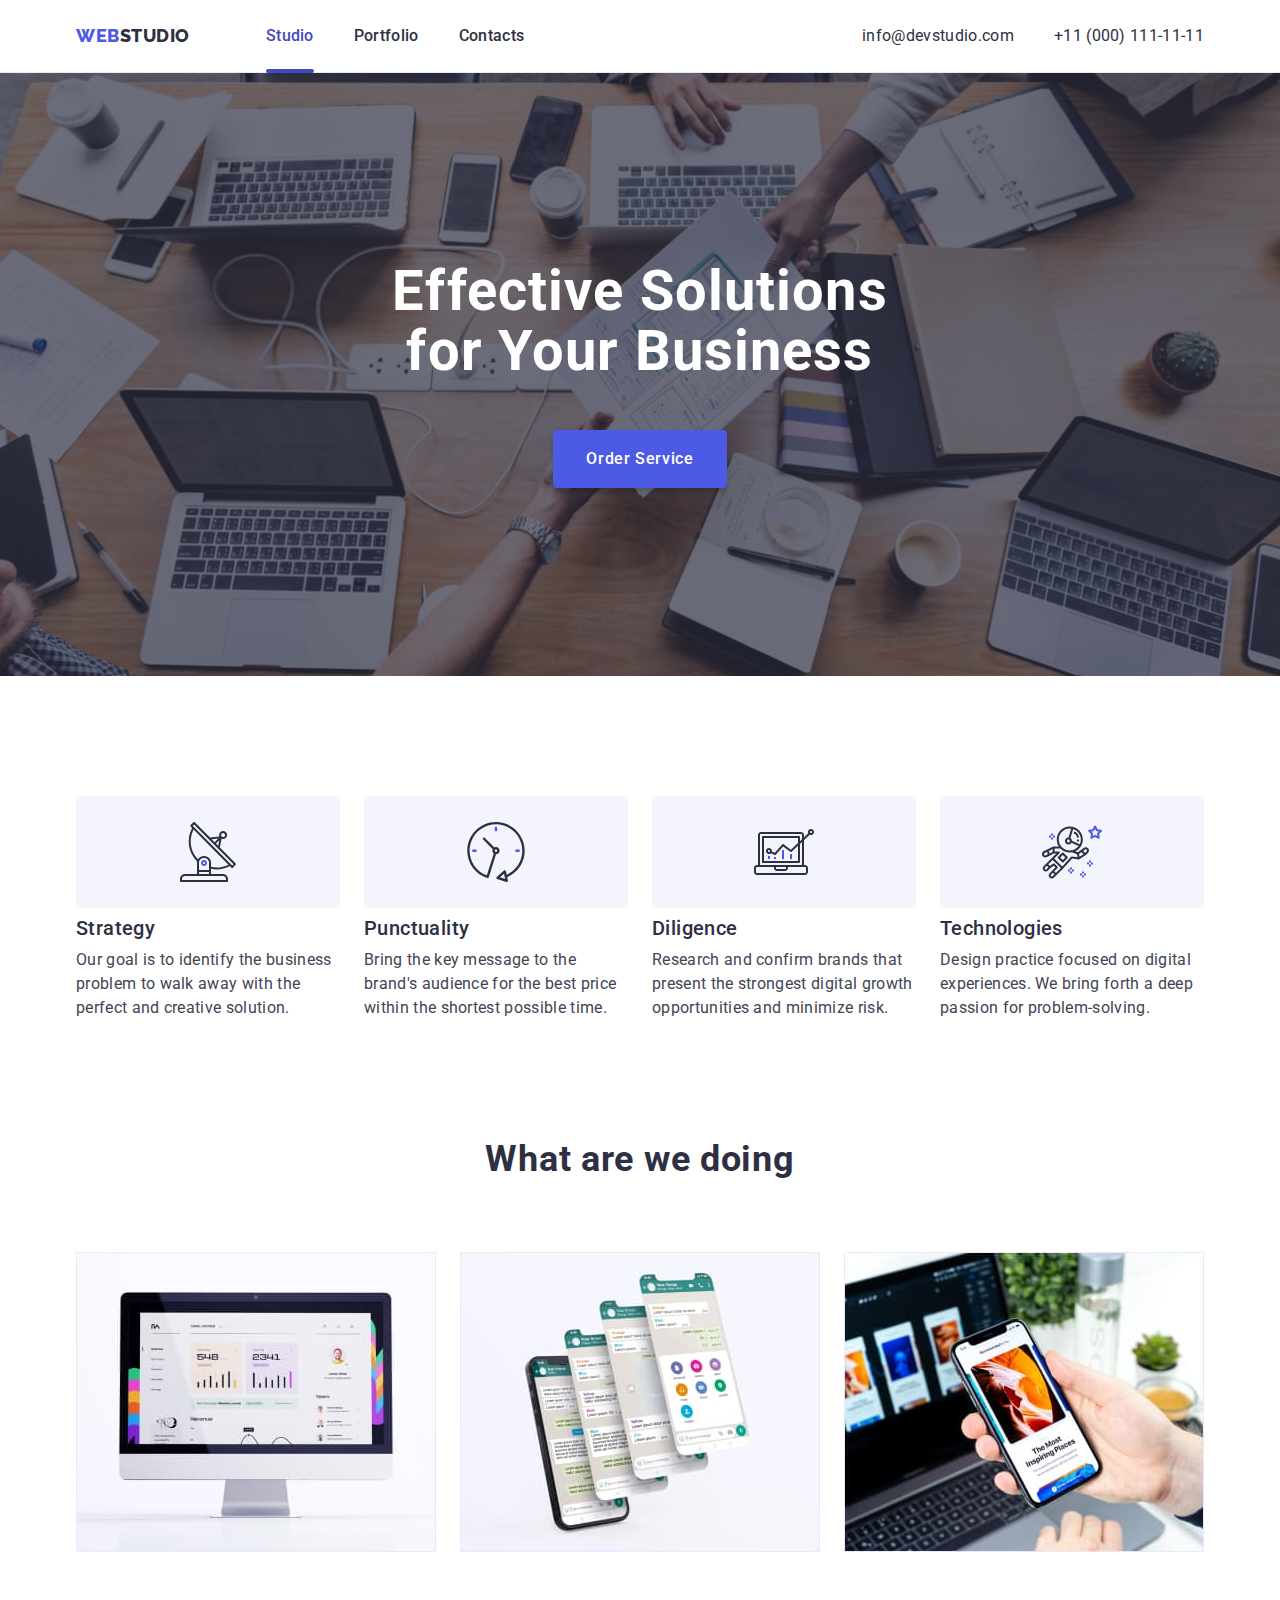
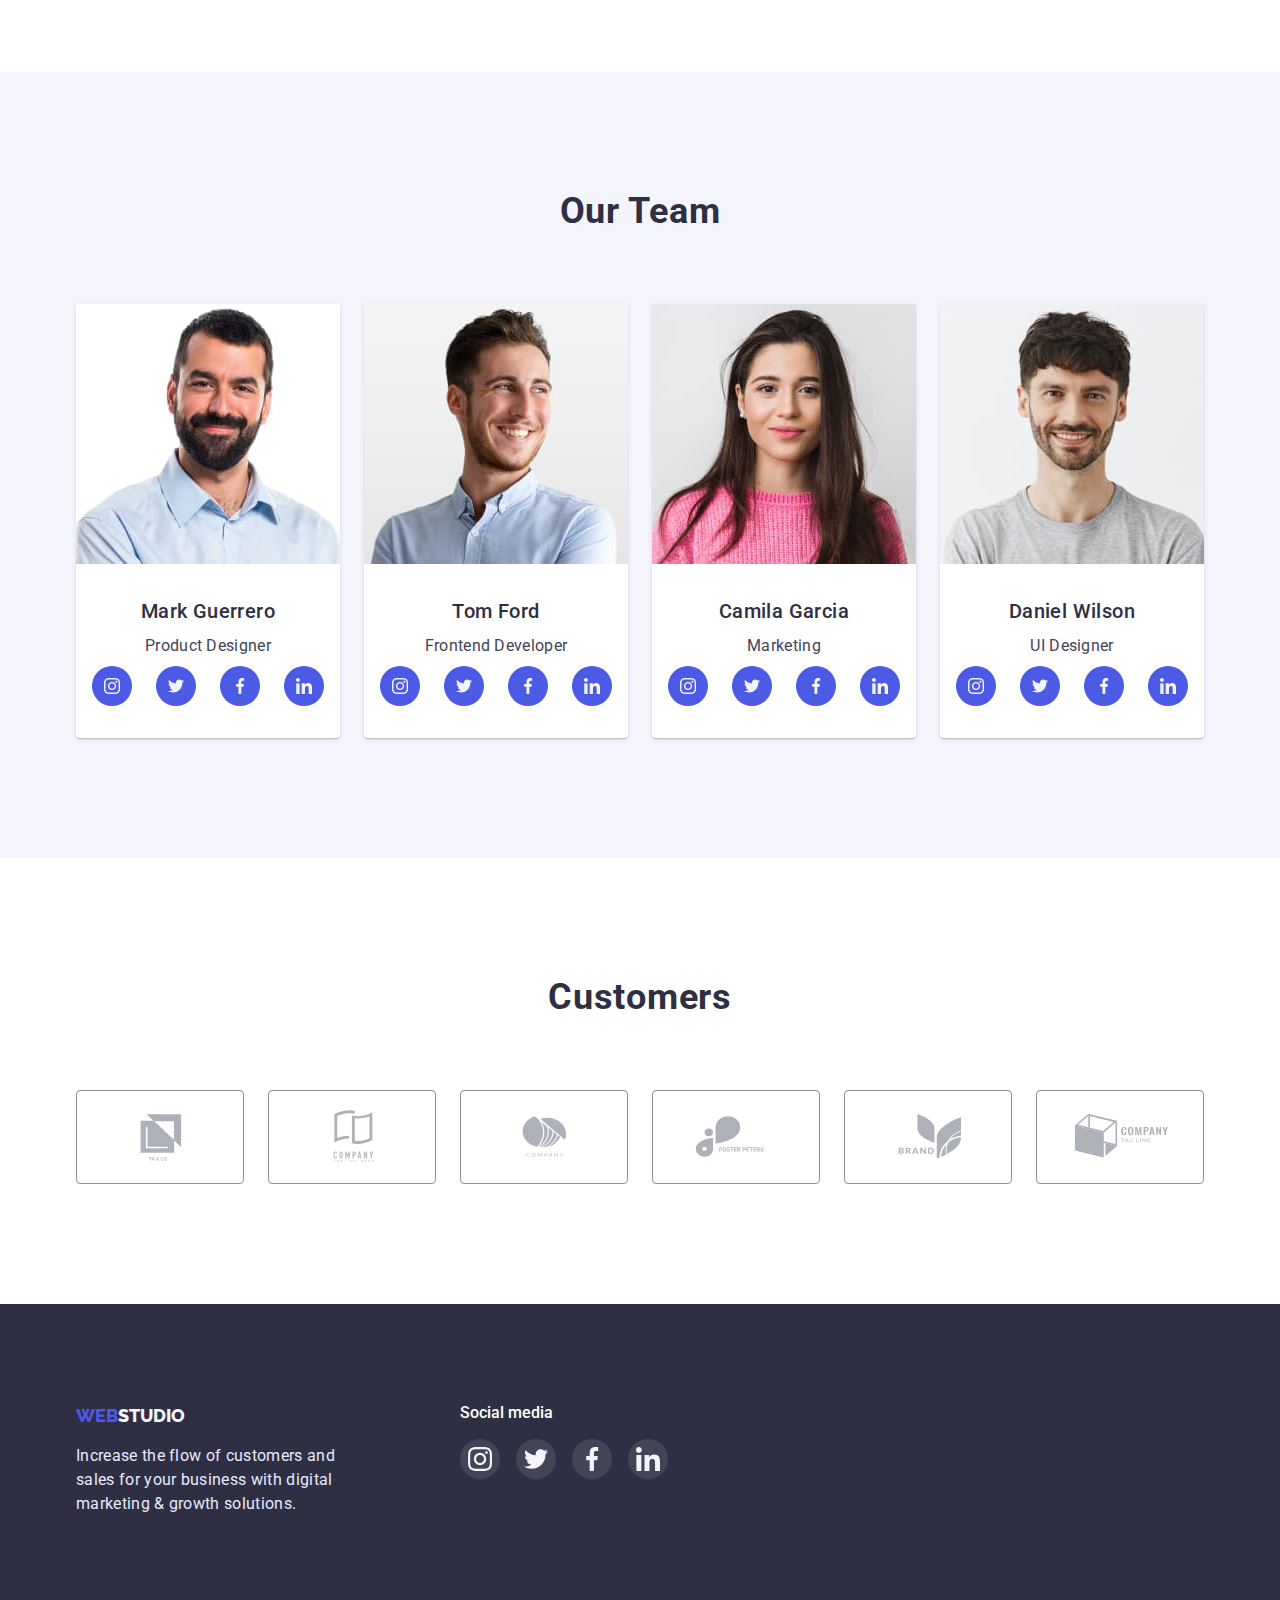
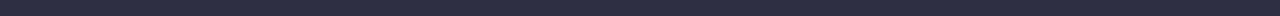
==== commit dfb5f332: "2" ====
--- a/index.html
+++ b/index.html
@@ -461,11 +461,11 @@
         </div>
       </div>
     </footer>
-    <div class="backdrop" data-modal>
+    <div class="backdrop is-hidden" data-modal>
       <div class="modal">
         <button class="modal-close" type="button" data-modal-close>
           <svg class="svg-close">
-            <use href="./images/close.svg"></use>
+            <use href="./images/icons.svg#icon-close"></use>
           </svg>
         </button>
       </div>
--- a/css/styles.css
+++ b/css/styles.css
@@ -471,7 +471,7 @@
         color: #AFB1B8;
         border: 1px solid #8E8F99;
         border-radius: 4px;
-        transition:  border 250ms cubic-bezier(0.4, 0, 0.2, 1), color 250ms cubic-bezier(0.4, 0, 0.2, 1);
+        transition:  border-color 250ms cubic-bezier(0.4, 0, 0.2, 1), color 250ms cubic-bezier(0.4, 0, 0.2, 1);
               
       }
 
@@ -613,7 +613,7 @@
           border-radius: 4px;
           cursor: pointer;
           padding: 12px 24px;
-          transition: background-color 250ms cubic-bezier(0.4, 0, 0.2, 1), border 250ms cubic-bezier(0.4, 0, 0.2, 1), box-shadow 250ms cubic-bezier(0.4, 0, 0.2, 1); 
+          transition: background-color 250ms cubic-bezier(0.4, 0, 0.2, 1), border-color 250ms cubic-bezier(0.4, 0, 0.2, 1), box-shadow 250ms cubic-bezier(0.4, 0, 0.2, 1), color 250ms cubic-bezier(0.4, 0, 0.2, 1); 
       }
 
             .filter-button:hover,
@@ -659,12 +659,23 @@
           left: 0;
           width: 100%;
           height: 100%;
+          opacity: 0;
           background-color: var(--color-brand);
           color: var(--color-background-light);
           transform: translateY(100%);
           transition: transform 250ms cubic-bezier(0.4, 0, 0.2, 1);
-          
-        }
+          padding-left: 32px;
+            padding-top: 40px;
+            padding-right: 32px;
+            letter-spacing: 0.02em;
+            line-height: 1.5;
+                    
+        }
+
+      
+      
+          
+        
 
         .portfolio-link:hover .portfolio-description {
           transform: translateY(0);
@@ -727,17 +738,23 @@
          
           position: fixed;
           
-            top: 0;
-            left: 0;
+            top: 88px;
+              left: 516px;
+           
+           
             display: flex;           
             justify-content: center;
-            padding: 20px 0;          
+            
+            padding: 20px 0;
+            max-width: 408px;
+            max-height: 576px;
             width: 100%;
              height: 100%;
             background-color: gba(46, 47, 66, 0.4); 
             opacity: 1;
             transition: opacity 250ms cubic-bezier(0.4, 0, 0.2, 1),
               visibility 250ms cubic-bezier(0.4, 0, 0.2, 1);
+             
 
         }
 
@@ -756,6 +773,8 @@
           max-width: 408px;
           max-height: 576px;
           background-color: #FCFCFC;
+          
+        
          
           
           transition: transform 500ms;
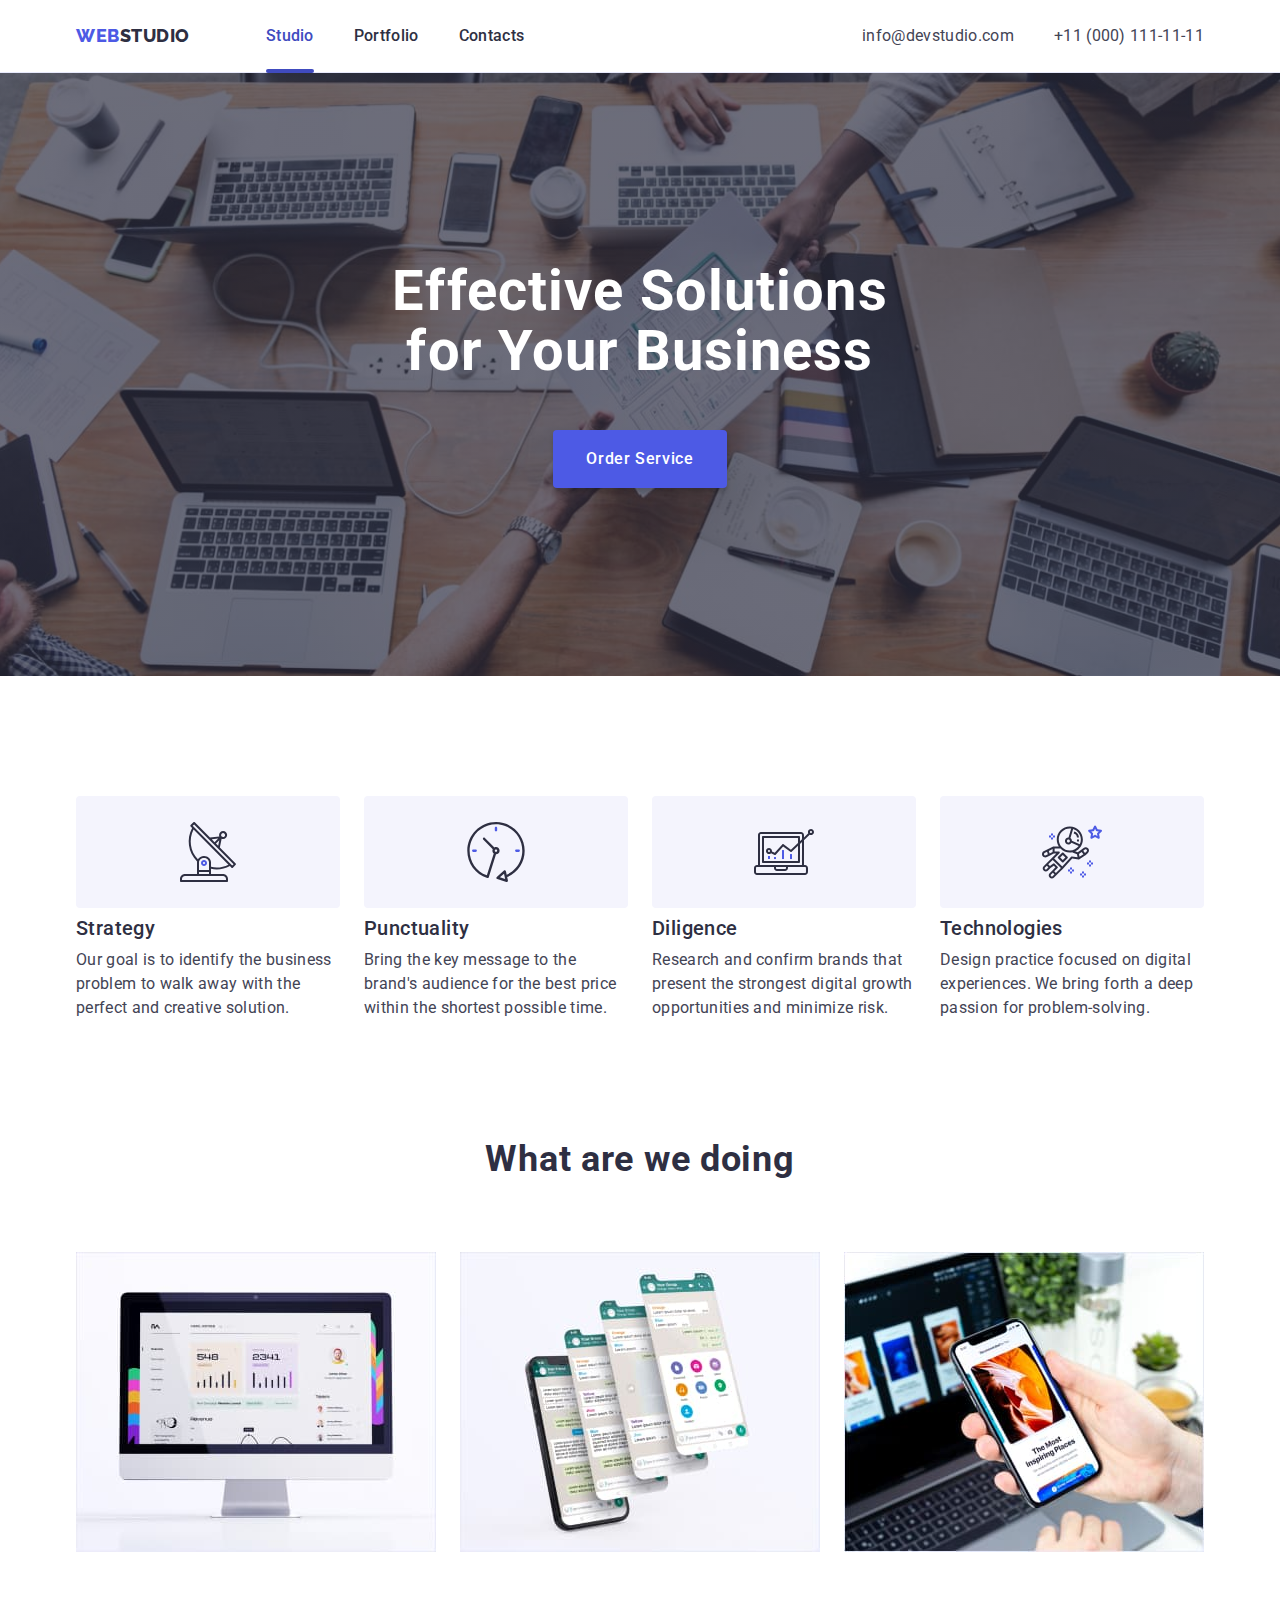
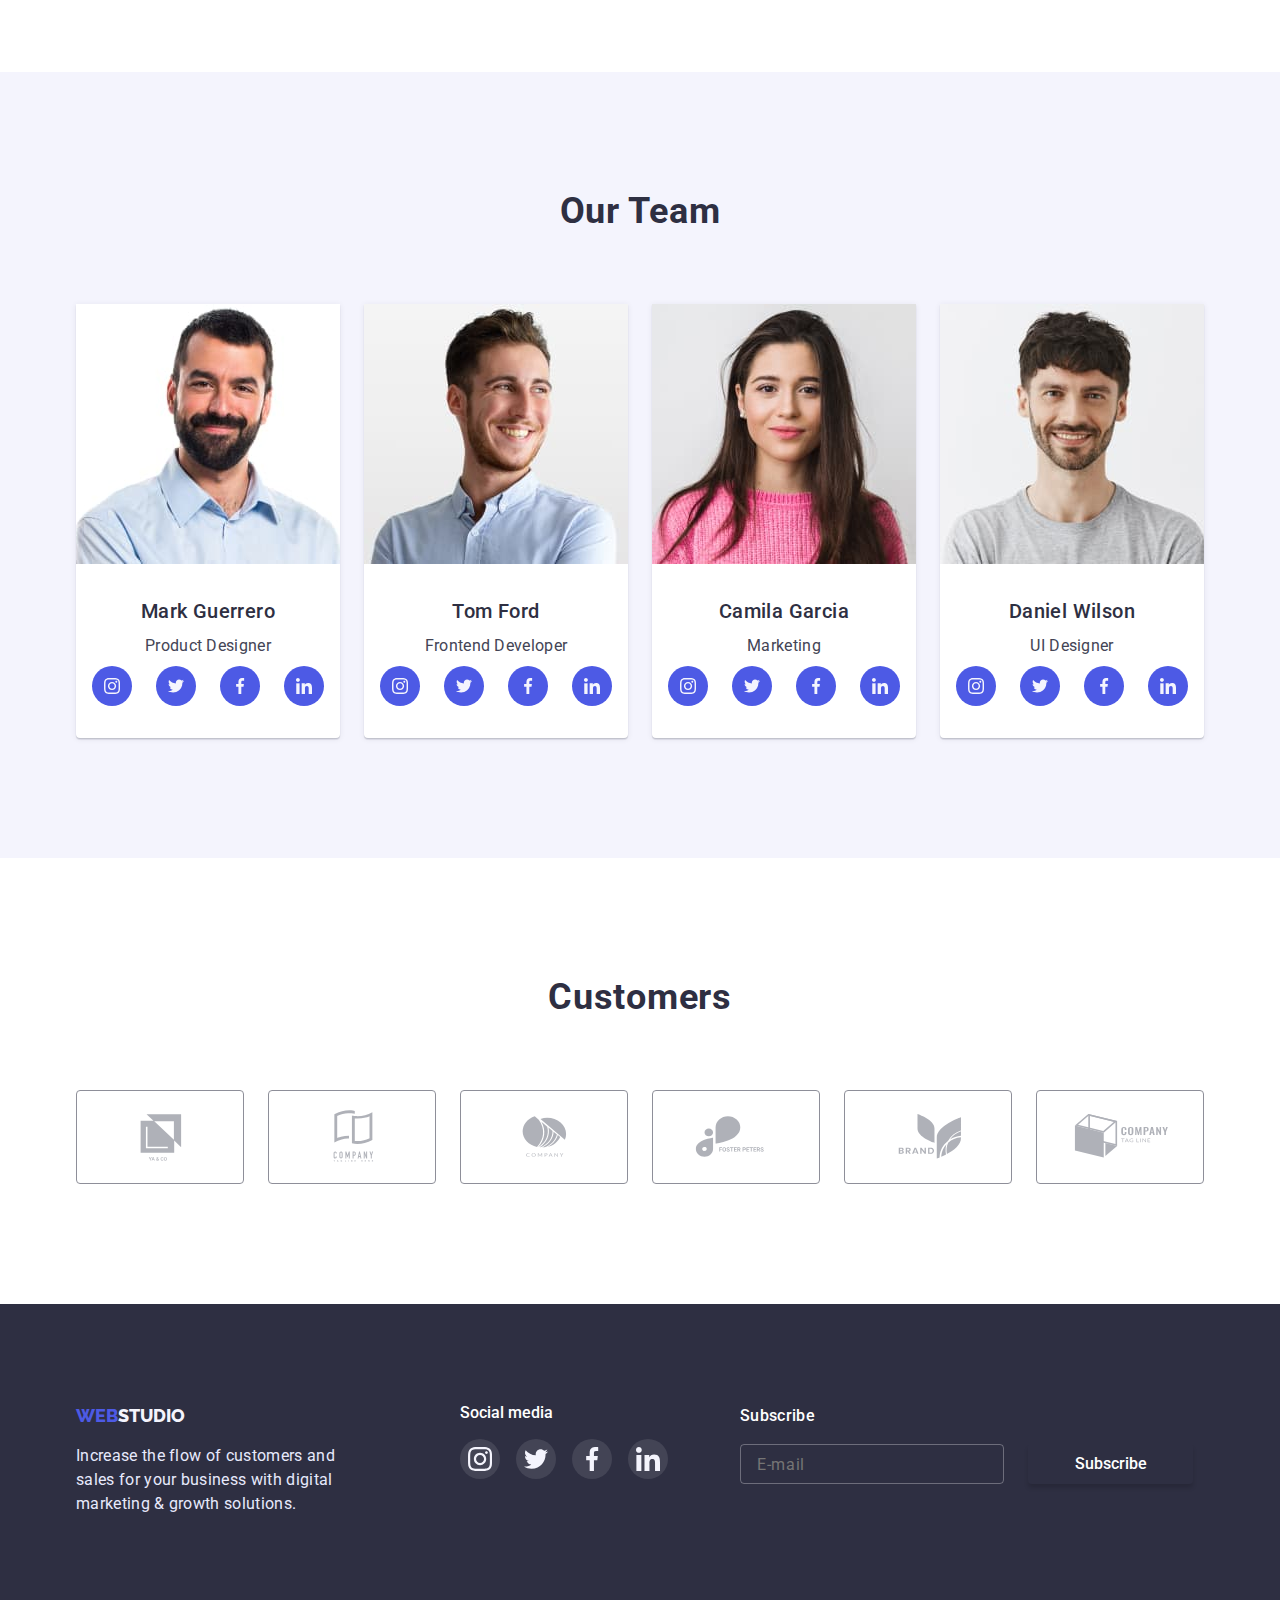
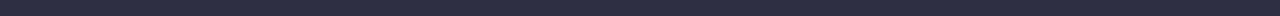
==== commit 7da6587a: "6" ====
--- a/index.html
+++ b/index.html
@@ -459,6 +459,14 @@
             </li>
           </ul>
         </div>
+        <div>
+          <p class="subscribe-title">Subscribe</p>
+          <form class="subscribe-field">
+            <input type="email" name="E-mail" placeholder="E-mail" />
+
+            <button class="button-subscribe" type="submit">Subscribe</button>
+          </form>
+        </div>
       </div>
     </footer>
     <div class="backdrop is-hidden" data-modal>
@@ -468,6 +476,27 @@
             <use href="./images/icons.svg#icon-close"></use>
           </svg>
         </button>
+        <h2 class="modal-title">
+          Leave your contacts and we will call you back
+        </h2>
+        <form name="contact-form" autocomplete="on" novalidate>
+          <label for="user-name">Name</label>
+          <input id="user-name" type="text" name="user-name" />
+          <label for="user-phone">Phone</label>
+          <input id="user-phone" type="tel" name="phone" />
+          <label for="user-email">email</label>
+          <input id="user-email" type="email" name="email" />
+          <label for="user-comment">Comment</label>
+          <textarea
+            name="user-comment"
+            id="user-comment"
+            placeholder="Text input"
+          ></textarea>
+          <button type="submit">Send</button>
+
+          <label>I accept the terms and conditions of the Privacy Policy</label>
+          <input type="checkbox" name="Privacy Policy" />
+        </form>
       </div>
     </div>
     <script src="./js/modal.js"></script>
--- a/css/styles.css
+++ b/css/styles.css
@@ -156,7 +156,7 @@
 }
       
 .adress-link {
-    color: var(--color-primary);    
+    color: var(--color-text);    
     text-decoration: none;
     line-height: 1.5;
       letter-spacing: 0.02em;
@@ -581,7 +581,66 @@
                   max-height: 24px;
                   fill: var(--color-background-light);
                 }
-                           
+
+              
+
+              
+                .subscribe-title{
+                      color: var(--color-white);
+                        font-weight: 500;
+                        letter-spacing: 0.02em;
+                        line-height: 1.5;
+                        margin-bottom: 16px;
+                }
+
+                 .subscribe-field{
+                  display: flex;
+                 
+                 }
+
+                 .subscribe-field input{
+                      width: 264px;
+                        height: 40px;
+                        padding: 8px 16px;
+                        line-height: 2;
+                        letter-spacing: 0.04em;
+                        color: rgba(255, 255, 255, 0.6);
+                        background-color: transparent;
+                        border: 1px solid rgba(255, 255, 255, 0.3);
+                        border-radius: 4px;
+                        transition: border-color 250ms cubic-bezier(0.4, 0, 0.2, 1);
+                 }
+
+                
+
+                .button-subscribe{
+                  position: relative;
+                  display: flex;
+                  gap: 16px;                    
+                        
+                        justify-content: center;
+                        align-items: center;
+                        width: 165px;
+                        height: 40px;
+                        margin: 0;
+                        margin-left: 24px;
+                        padding: 8px 24px;
+                        font-family: inherit;
+                        font-size: 16px;
+                        font-weight: 500;
+                        color: var(--color-white);
+                        fill: currentColor;
+                        border-radius: 4px;
+                        background-color: var(--accent-color);
+                        border: 0;
+                        box-shadow: 0px 4px 4px rgb(0 0 0 / 15%);
+                        cursor: pointer;
+                        transition: background-color 250ms cubic-bezier(0.4, 0, 0.2, 1), box-shadow 250ms cubic-bezier(0.4, 0, 0.2, 1), transform 250ms cubic-bezier(0.4, 0, 0.2, 1);
+                }
+
+             
+
+            
       
 
       /* Portfolio filter */
@@ -663,29 +722,23 @@
           background-color: var(--color-brand);
           color: var(--color-background-light);
           transform: translateY(100%);
-          transition: transform 250ms cubic-bezier(0.4, 0, 0.2, 1);
+          transition: transform 250ms cubic-bezier(0.4, 0, 0.2, 1), opacity 250ms cubic-bezier(0.4, 0, 0.2, 1);
           padding-left: 32px;
             padding-top: 40px;
             padding-right: 32px;
             letter-spacing: 0.02em;
             line-height: 1.5;
                     
-        }
-
-      
-      
-          
-        
-
-        .portfolio-link:hover .portfolio-description {
+        }     
+               
+        
+        .portfolio-link:hover .portfolio-description, 
+        .portfolio-link:focus .portfolio-description{
           transform: translateY(0);
           opacity: 1;
         }
 
-          .portfolio-link:focus .portfolio-description {
-            transform: translateY(0);
-             opacity: 1;
-               }
+          
 
 
         
@@ -735,26 +788,17 @@
         /* Modal */
 
         .backdrop{
-         
-          position: fixed;
-          
-            top: 88px;
-              left: 516px;
-           
-           
-            display: flex;           
-            justify-content: center;
-            
-            padding: 20px 0;
-            max-width: 408px;
-            max-height: 576px;
-            width: 100%;
-             height: 100%;
-            background-color: gba(46, 47, 66, 0.4); 
-            opacity: 1;
-            transition: opacity 250ms cubic-bezier(0.4, 0, 0.2, 1),
-              visibility 250ms cubic-bezier(0.4, 0, 0.2, 1);
-             
+              position: fixed;
+                top: 0;
+                left: 0;
+                width: 100%;
+                height: 100%;
+                background-color: rgba(46, 47, 66, 0.4);
+                opacity: 1;
+                transition: opacity 250ms cubic-bezier(0.4, 0, 0.2, 1);
+                 
+                
+                
 
         }
 
@@ -767,17 +811,17 @@
 
        
         .modal{
-          position: relative;
-          overflow: auto;
-          width: 100%;
-          max-width: 408px;
-          max-height: 576px;
+          position: absolute;
+            left: 50%;
+            top: 50%;
+            width: 408px;
+            height: 576px;            
+            transform: translate(-50%, -50%) scale(1);
+            transition: transform 250ms cubic-bezier(0.4, 0, 0.2, 1);
           background-color: #FCFCFC;
-          
-        
-         
-          
-          transition: transform 500ms;
+          box-shadow: 0px 1px 1px rgba(0, 0, 0, 0.14), 0px 1px 3px rgba(0, 0, 0, 0.12), 0px 2px 1px rgba(0, 0, 0, 0.2);
+          border-radius: 4px;         
+                                    
         }
 
                  .backdrop.is-hidden .modal {
